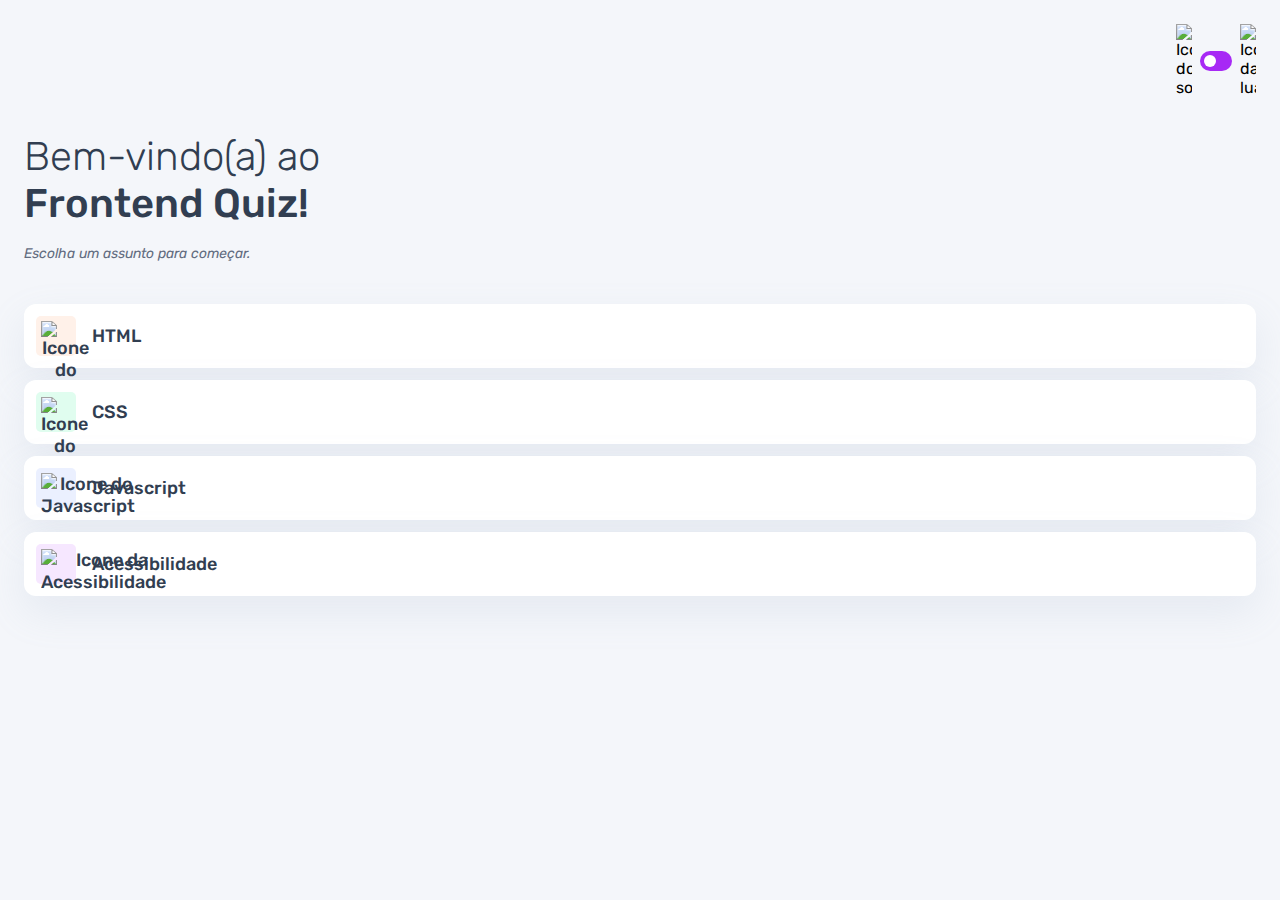
==== index.html @ 1a157e9b "versao mobile finalizada" ====
<!DOCTYPE html>
<html lang="pt-BR">
<head>
    <meta charset="UTF-8">
    <meta name="viewport" content="width=device-width, initial-scale=1.0">
    <link rel="preconnect" href="https://fonts.googleapis.com">
    <link rel="preconnect" href="https://fonts.gstatic.com" crossorigin>
    <link href="https://fonts.googleapis.com/css2?family=Rubik:ital,wght@0,300..900;1,300..900&display=swap" rel="stylesheet">
    <link rel="stylesheet" href="style.css">
    <title>Quiz App</title>
</head>
<body>
    <header>
        <div class="tema">
            <img src="./assets/images/icon-sun-dark.svg" alt="Icone do sol">
            <button>
                <div></div>
            </button>
            <img src="./assets/images/icon-moon-dark.svg" alt="Icone da lua">
        </div>
        
    </header>
    <main>
        <section class="boas_vindas">
            <h1>
                Bem-vindo(a) ao <br>
                <strong>Frontend Quiz!</strong>
            </h1>

            <p>Escolha um assunto para começar.</p>
        </section>

        <section class="assuntos">
            <button class="botao_html">
                <div>
                    <img src="./assets/images/icon-html.svg" alt="Icone do HTML">
                </div>
                HTML
            </button>

            <button class="botao_css">
                <div>
                    <img src="./assets/images/icon-css.svg" alt="Icone do CSS">
                </div>
                CSS
            </button>

            <button class="botao_javascript">
                <div>
                    <img src="./assets/images/icon-js.svg" alt="Icone do Javascript">
                </div>
                Javascript
            </button>

            <button class="botao_acessibilidade">
                <div>
                    <img src="./assets/images/icon-accessibility.svg" alt="Icone da Acessibilidade">
                </div>
                Acessibilidade
            </button>
        </section>

    </main>
</body>
</html>
---- style.css ----
* {
    margin: 0;
    padding: 0;
    box-sizing: border-box;
    font-family: "Rubik", sans-serif;
    -webkit-font-smoothing: antialiased;
}

:root {
    --bg-color: #f4f6fa;
    --purple: #a729f5;
    --primary-text-color: #313e51;
    --secondary-text-color: #626c7f;
    --buttom-bg: #fff;
    --shadow: 0px 16px 40px 0px rgba(143, 160, 193, 0.14);
    --bg-html: #fff1e9;
    --bg-css: #e0fdef;
    --bg-javascript: #ebf0ff;
    --bg-acessibilidade: #f6e7ff;
    --white: #fff;
    --bg-mobile: url(./assets/images/pattern-background-mobile-light.svg);
}

body {
    height: 100svh;
    background: var(--bg-mobile) var(--bg-color);
    background-repeat: no-repeat;
    background-size: cover;
}

header {
    padding: 16px 24px;
    display: flex;
    justify-content: flex-end;
}

.tema {
    padding: 8px 0;
    display: flex;
    align-items: center;
    gap: 8px;
}

.tema img {
    width: 16px;
}

.tema button {
    height: 20px;
    width: 32px;
    background-color: var(--purple);
    border: 0;
    border-radius: 999px;
    padding: 4px;
}

.tema button div {
    background: var(--white);
    width: 12px;
    height: 12px;
    border-radius: 999px;
}

main {
    padding: 12px 24px;
}

.boas_vindas {
    margin-bottom: 40px;
}

.boas_vindas h1 {
    font-size: 40px;
    font-weight: 300;
    color: var(--primary-text-color);
    margin-bottom: 16px;
}

.boas_vindas h1 strong {
    font-weight: 500;
}

.boas_vindas p {
    color: var(--secondary-text-color);
    font-size: 14px;
    line-height: 150%;
    font-style: italic;
}

.assuntos {
    display: flex;
    flex-direction: column;
    gap: 12px;
}

.assuntos button {
    border: none;
    background: var(--buttom-bg);
    display: flex;
    align-items: center;
    gap: 16px;
    padding: 12px;
    border-radius: 12px;
    box-shadow: var(--shadow);
    font-size: 18px;
    font-weight: 500;
    color: var(--primary-text-color);
}

.assuntos button div {
    width: 40px;
    height: 40px;
    padding: 5px;
    border-radius: 5px;
}

.assuntos button img {
    width: 100%;
}

.botao_html div {
    background: var(--bg-html);
}

.botao_css div {
    background: var(--bg-css);
}

.botao_javascript div {
    background: var(--bg-javascript);
}

.botao_acessibilidade div {
    background: var(--bg-acessibilidade);
}
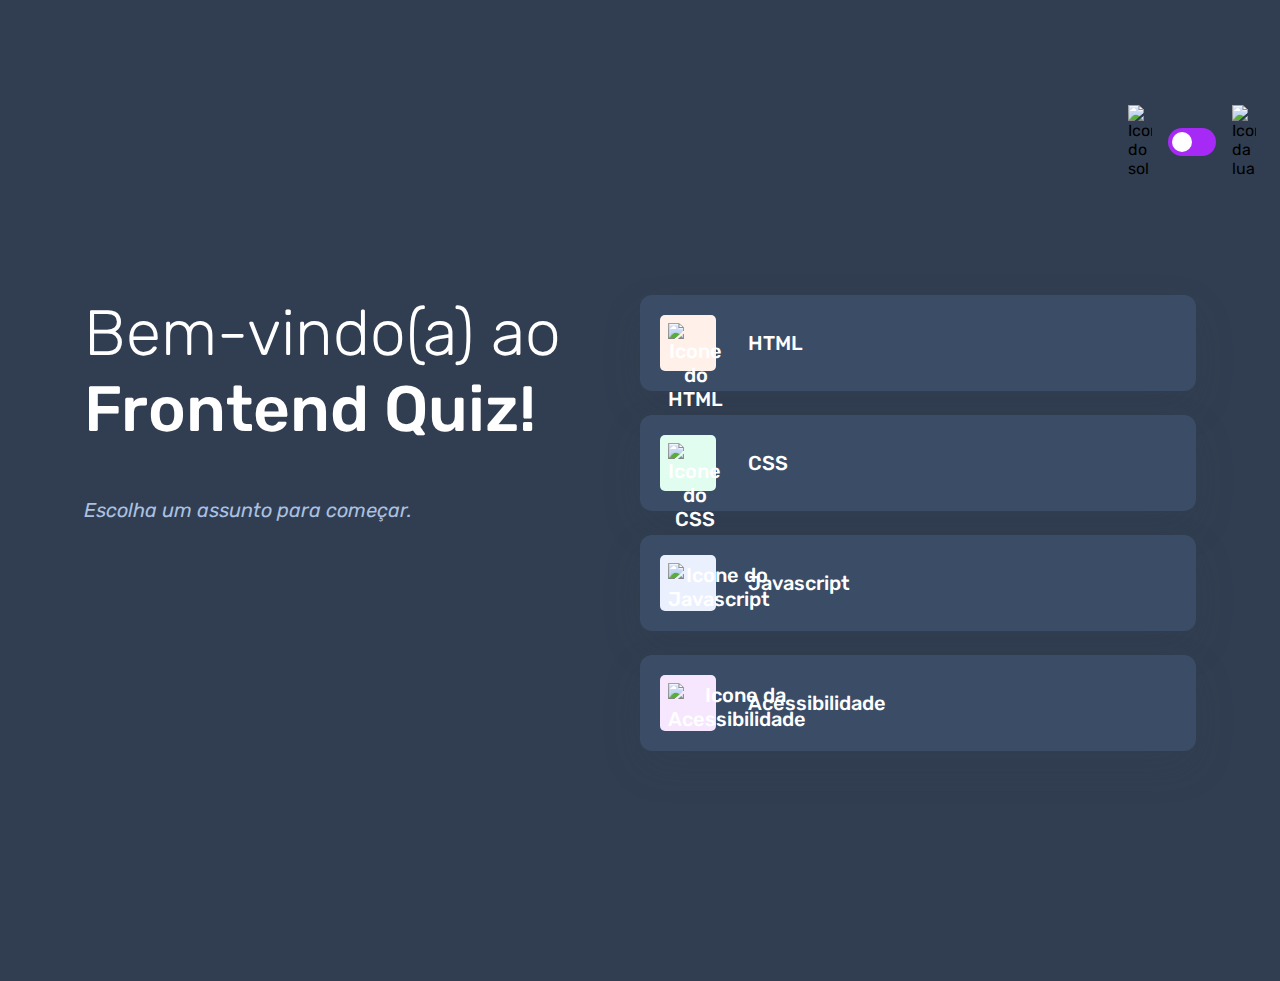
==== commit d8e573ce: "adaptacao das cores para o tema escuro" ====
--- a/index.html
+++ b/index.html
@@ -9,7 +9,7 @@
     <link rel="stylesheet" href="style.css">
     <title>Quiz App</title>
 </head>
-<body>
+<body class="escuro">
     <header>
         <div class="tema">
             <img src="./assets/images/icon-sun-dark.svg" alt="Icone do sol">
@@ -17,9 +17,9 @@
                 <div></div>
             </button>
             <img src="./assets/images/icon-moon-dark.svg" alt="Icone da lua">
-        </div>
-        
+        </div>    
     </header>
+    
     <main>
         <section class="boas_vindas">
             <h1>
--- a/style.css
+++ b/style.css
@@ -19,6 +19,17 @@
     --bg-acessibilidade: #f6e7ff;
     --white: #fff;
     --bg-mobile: url(./assets/images/pattern-background-mobile-light.svg);
+    --bg-desktop: url(./assets/images/pattern-background-desktop-light.svg);
+}
+
+body.escuro {
+    --bg-color: #313e51;
+    --bg-mobile: url(./assets/images/pattern-background-mobile-dark.svg);
+    --bg-desktop: url(./assets/images/pattern-background-desktop-dark.svg);
+    --primary-text-color: #fff;
+    --secondary-text-color: #abc1e1;
+    --buttom-bg: #3b4d66;
+    --shadow: 0px 16px 40px 0px rgba(49, 62, 81, 0.14);
 }
 
 body {
@@ -132,4 +143,69 @@
 
 .botao_acessibilidade div {
     background: var(--bg-acessibilidade);
+}
+
+@media(min-width: 1100px) {
+    body {
+        background: var(--bg-desktop) var(--bg-color);
+        background-size: cover;
+        background-repeat: no-repeat;
+    }
+
+    header {
+        margin-block: 81px;
+    }
+
+    .tema {
+        gap: 16px;
+    }
+
+    .tema img {
+        width: 24px;
+    }
+
+    .tema button {
+        width: 48px;
+        height: 28px;
+    }
+
+    .tema button div {
+        width: 20px;
+        height: 20px;
+    }
+
+    main {
+        display: flex;
+        max-width: 1160px;
+        margin-inline: auto;
+    }
+
+    section {
+        width: 100%;
+    }
+
+    .boas_vindas h1 {
+        font-size: 64px;
+        margin-bottom: 48px;
+    }
+
+    .boas_vindas p {
+        font-size: 20px;
+    }
+
+    .assuntos {
+        gap: 24px;
+    }
+
+    .assuntos button {
+        font-size: 20px;
+        padding: 20px;
+        gap: 32px;
+    }
+
+    .assuntos button div {
+        width: 56px;
+        height: 56px;
+        padding: 8px;
+    }
 }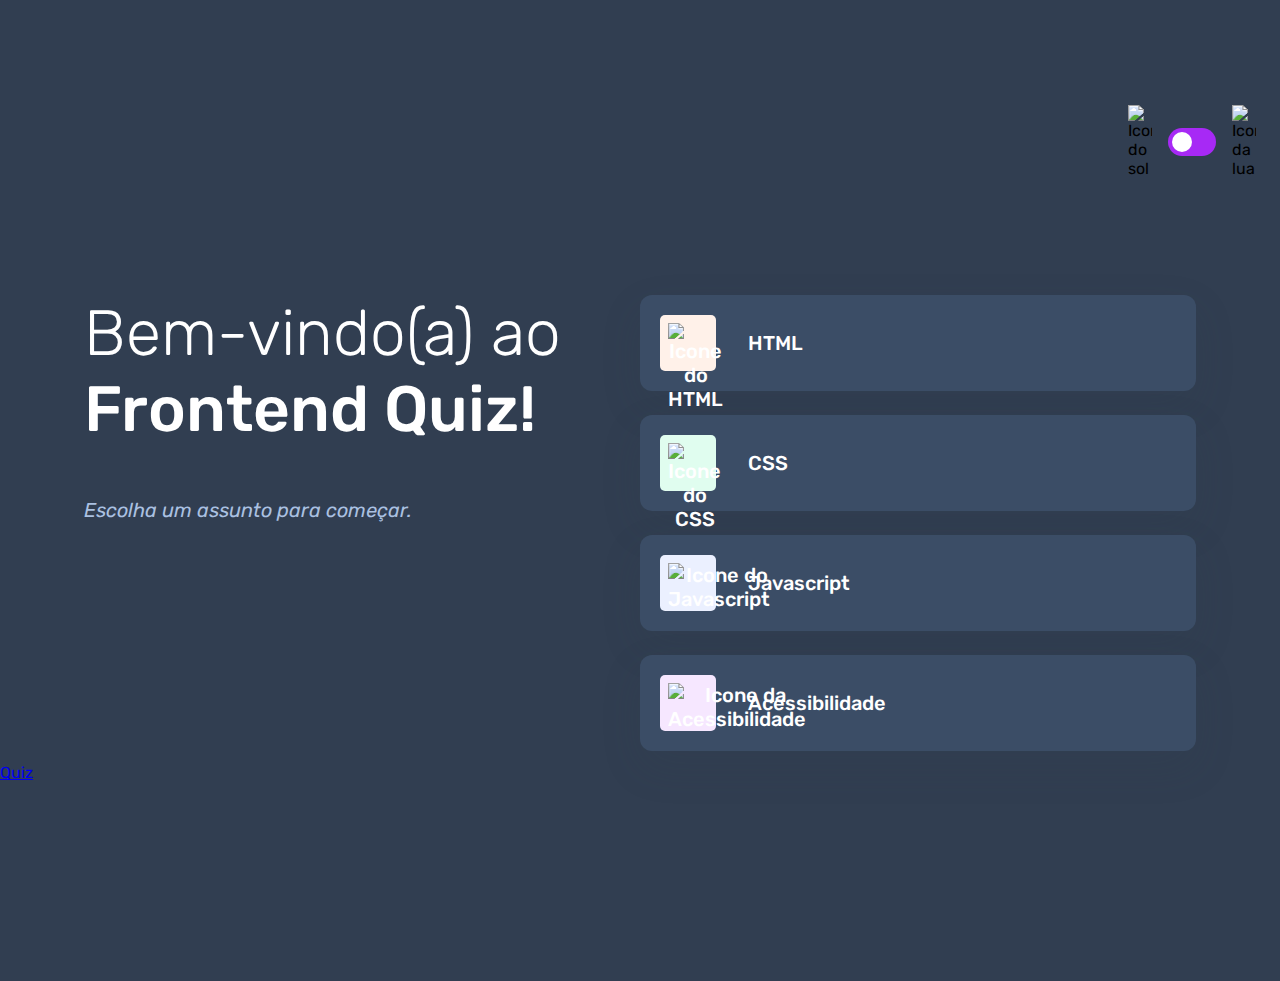
==== commit 9ae744c8: "criacao da pagina do quiz" ====
--- a/index.html
+++ b/index.html
@@ -59,7 +59,8 @@
                 Acessibilidade
             </button>
         </section>
+    </main>
 
-    </main>
+    <a href="./pages/quiz/quiz.html">Quiz</a>
 </body>
 </html>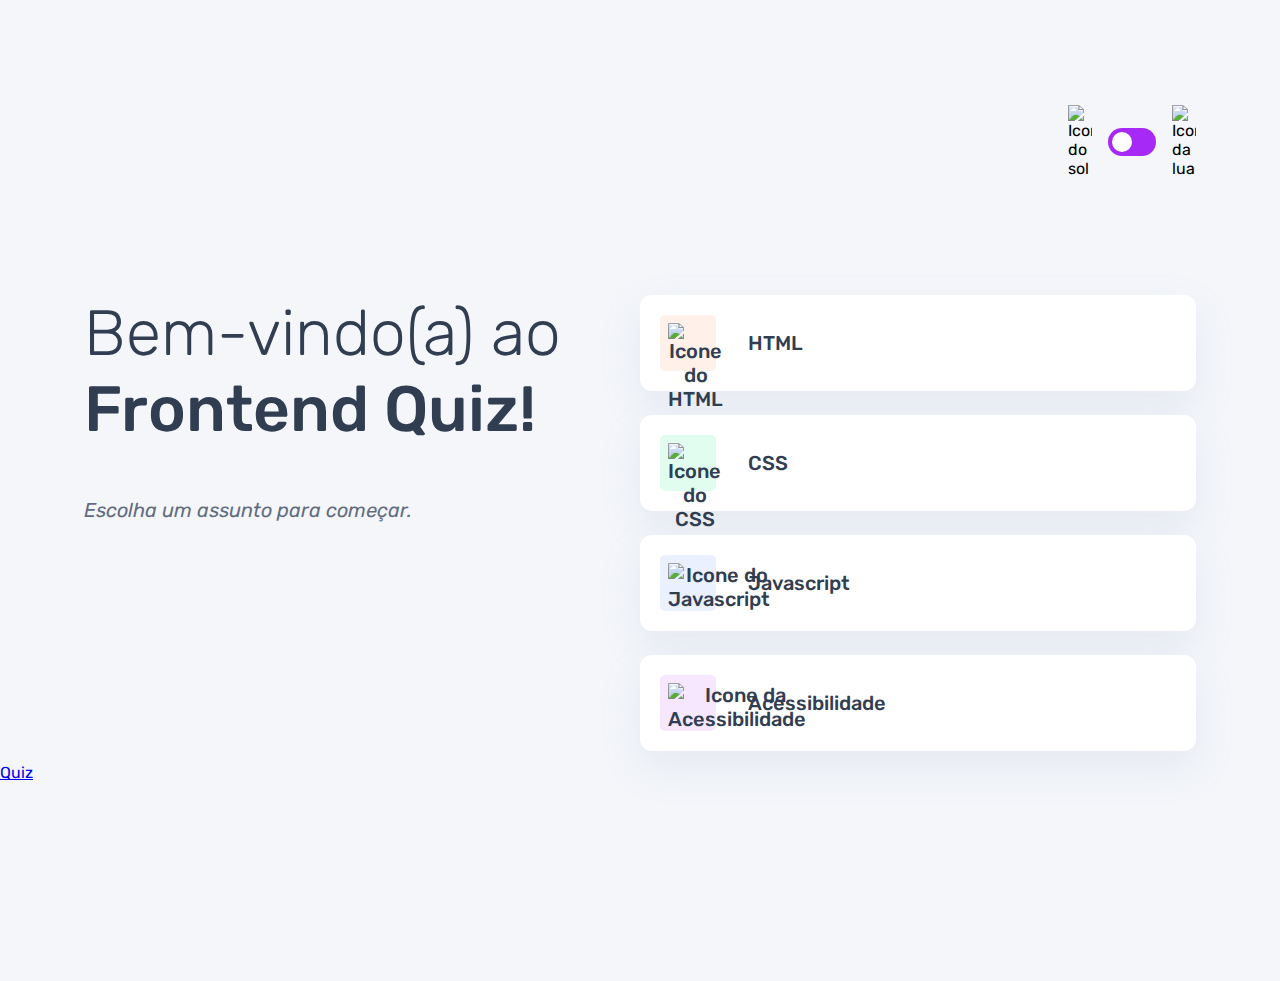
==== commit ecf4fc3f: "primeiros ajustes do tema no Javascript" ====
--- a/index.html
+++ b/index.html
@@ -7,9 +7,10 @@
     <link rel="preconnect" href="https://fonts.gstatic.com" crossorigin>
     <link href="https://fonts.googleapis.com/css2?family=Rubik:ital,wght@0,300..900;1,300..900&display=swap" rel="stylesheet">
     <link rel="stylesheet" href="style.css">
+    <script src="./script.js" defer></script>
     <title>Quiz App</title>
 </head>
-<body class="escuro">
+<body>
     <header>
         <div class="tema">
             <img src="./assets/images/icon-sun-dark.svg" alt="Icone do sol">
--- a/style.css
+++ b/style.css
@@ -43,6 +43,8 @@
     padding: 16px 24px;
     display: flex;
     justify-content: flex-end;
+    max-width: 1160px;
+    margin-inline: auto;
 }
 
 .tema {
@@ -63,6 +65,7 @@
     border: 0;
     border-radius: 999px;
     padding: 4px;
+    display: flex;
 }
 
 .tema button div {
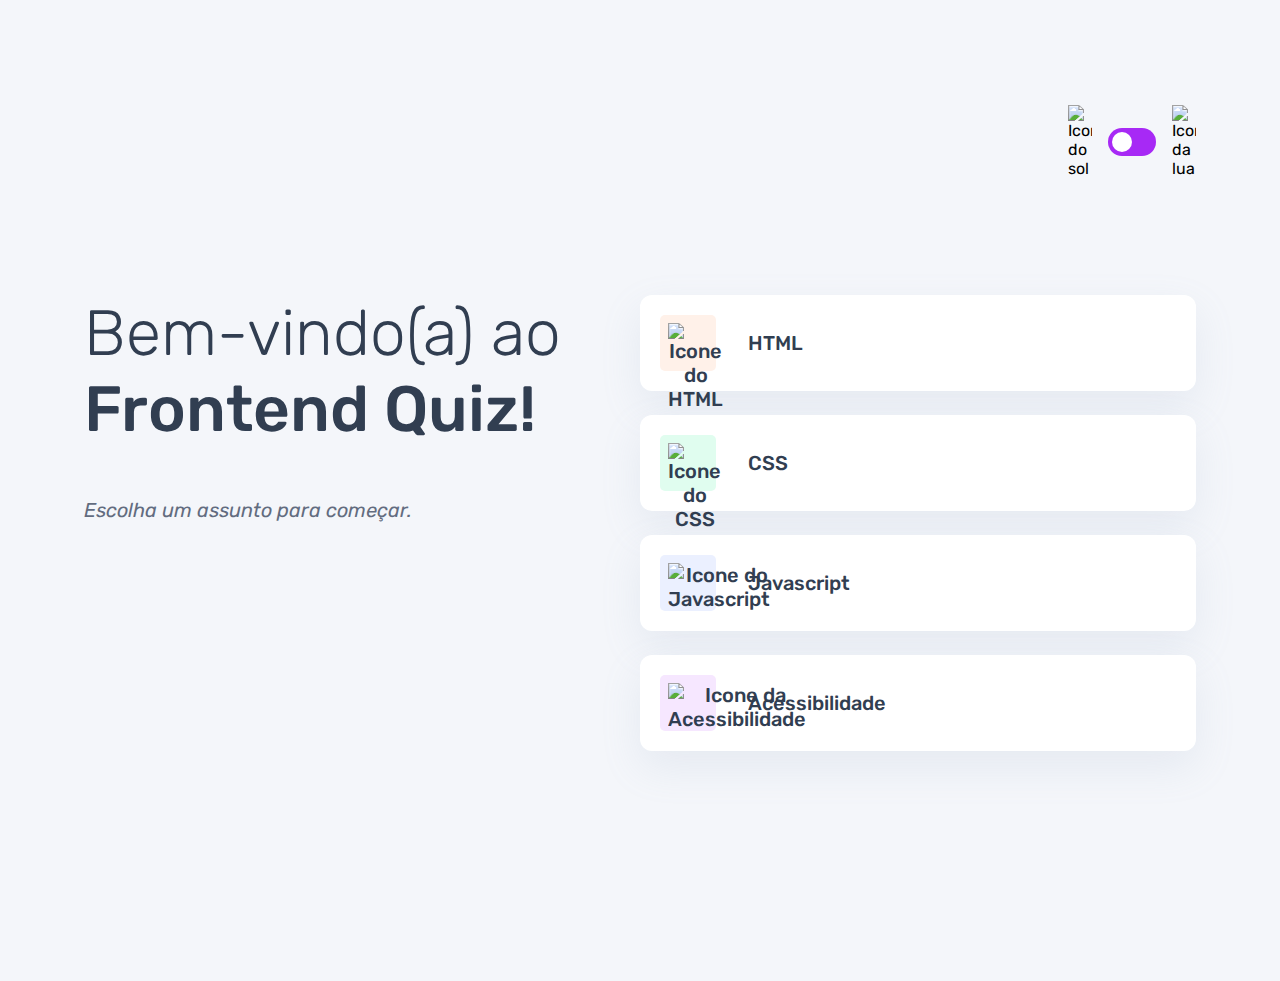
==== commit 2abd1478: "adicionada a funcao para escolher o tema do quiz no index.html" ====
--- a/index.html
+++ b/index.html
@@ -7,7 +7,7 @@
     <link rel="preconnect" href="https://fonts.gstatic.com" crossorigin>
     <link href="https://fonts.googleapis.com/css2?family=Rubik:ital,wght@0,300..900;1,300..900&display=swap" rel="stylesheet">
     <link rel="stylesheet" href="style.css">
-    <script src="./script.js" defer></script>
+    <script src="./script.js" type="module" defer></script>
     <title>Quiz App</title>
 </head>
 <body>
@@ -61,7 +61,5 @@
             </button>
         </section>
     </main>
-
-    <a href="./pages/quiz/quiz.html">Quiz</a>
 </body>
 </html>--- a/style.css
+++ b/style.css
@@ -66,6 +66,7 @@
     border-radius: 999px;
     padding: 4px;
     display: flex;
+    cursor: pointer;
 }
 
 .tema button div {
@@ -119,6 +120,7 @@
     font-size: 18px;
     font-weight: 500;
     color: var(--primary-text-color);
+    cursor: pointer;
 }
 
 .assuntos button div {
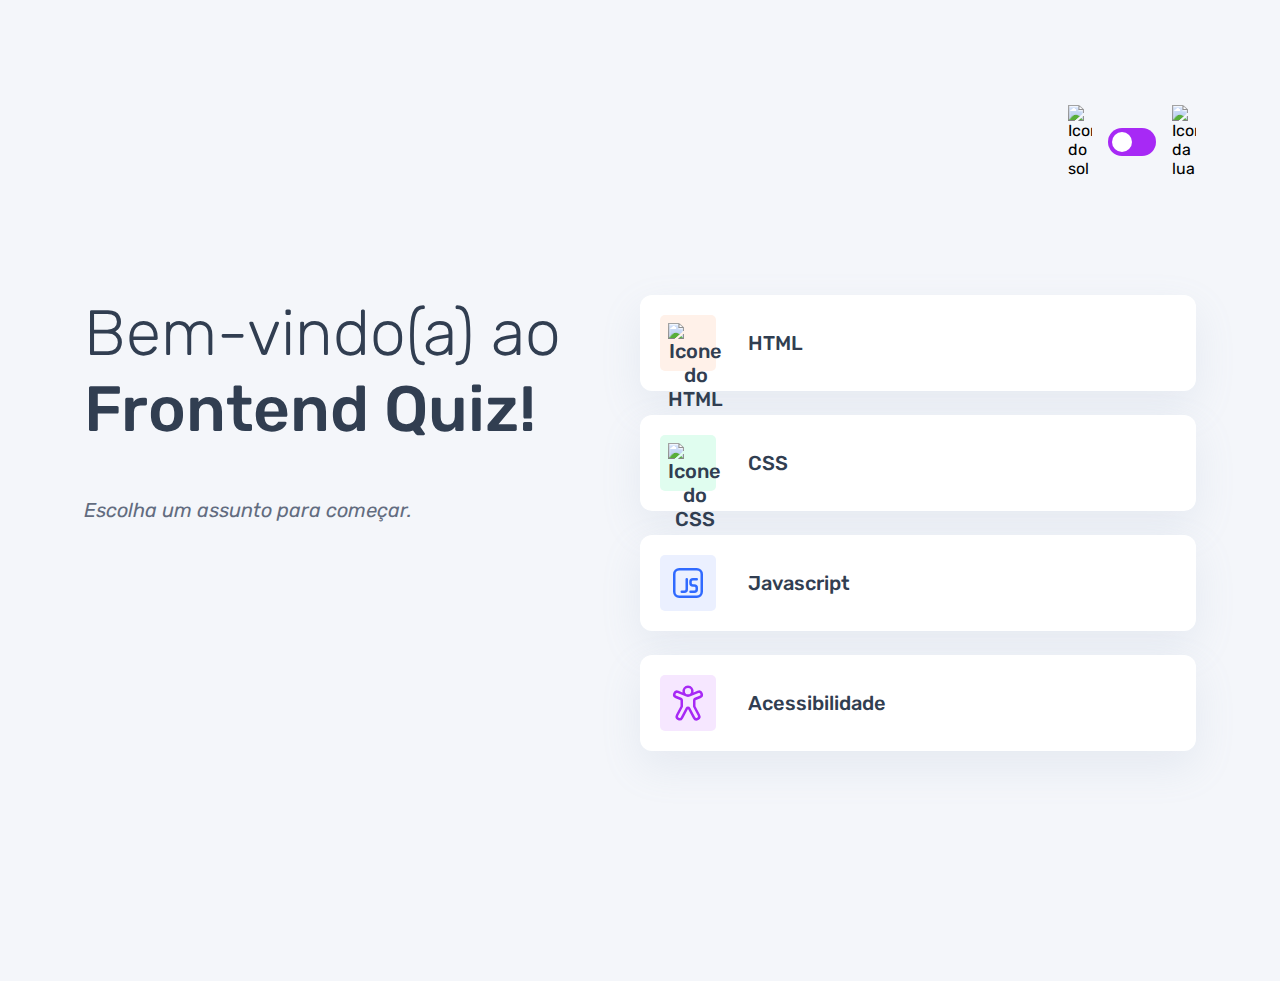
==== commit 9baa1e73: "alteracao dinamica do assunto da pagina" ====
--- a/index.html
+++ b/index.html
@@ -48,14 +48,14 @@
 
             <button class="botao_javascript">
                 <div>
-                    <img src="./assets/images/icon-js.svg" alt="Icone do Javascript">
+                    <img src="./assets/images/icon-javascript.svg" alt="Icone do Javascript">
                 </div>
                 Javascript
             </button>
 
             <button class="botao_acessibilidade">
                 <div>
-                    <img src="./assets/images/icon-accessibility.svg" alt="Icone da Acessibilidade">
+                    <img src="./assets/images/icon-acessibilidade.svg" alt="Icone da Acessibilidade">
                 </div>
                 Acessibilidade
             </button>
